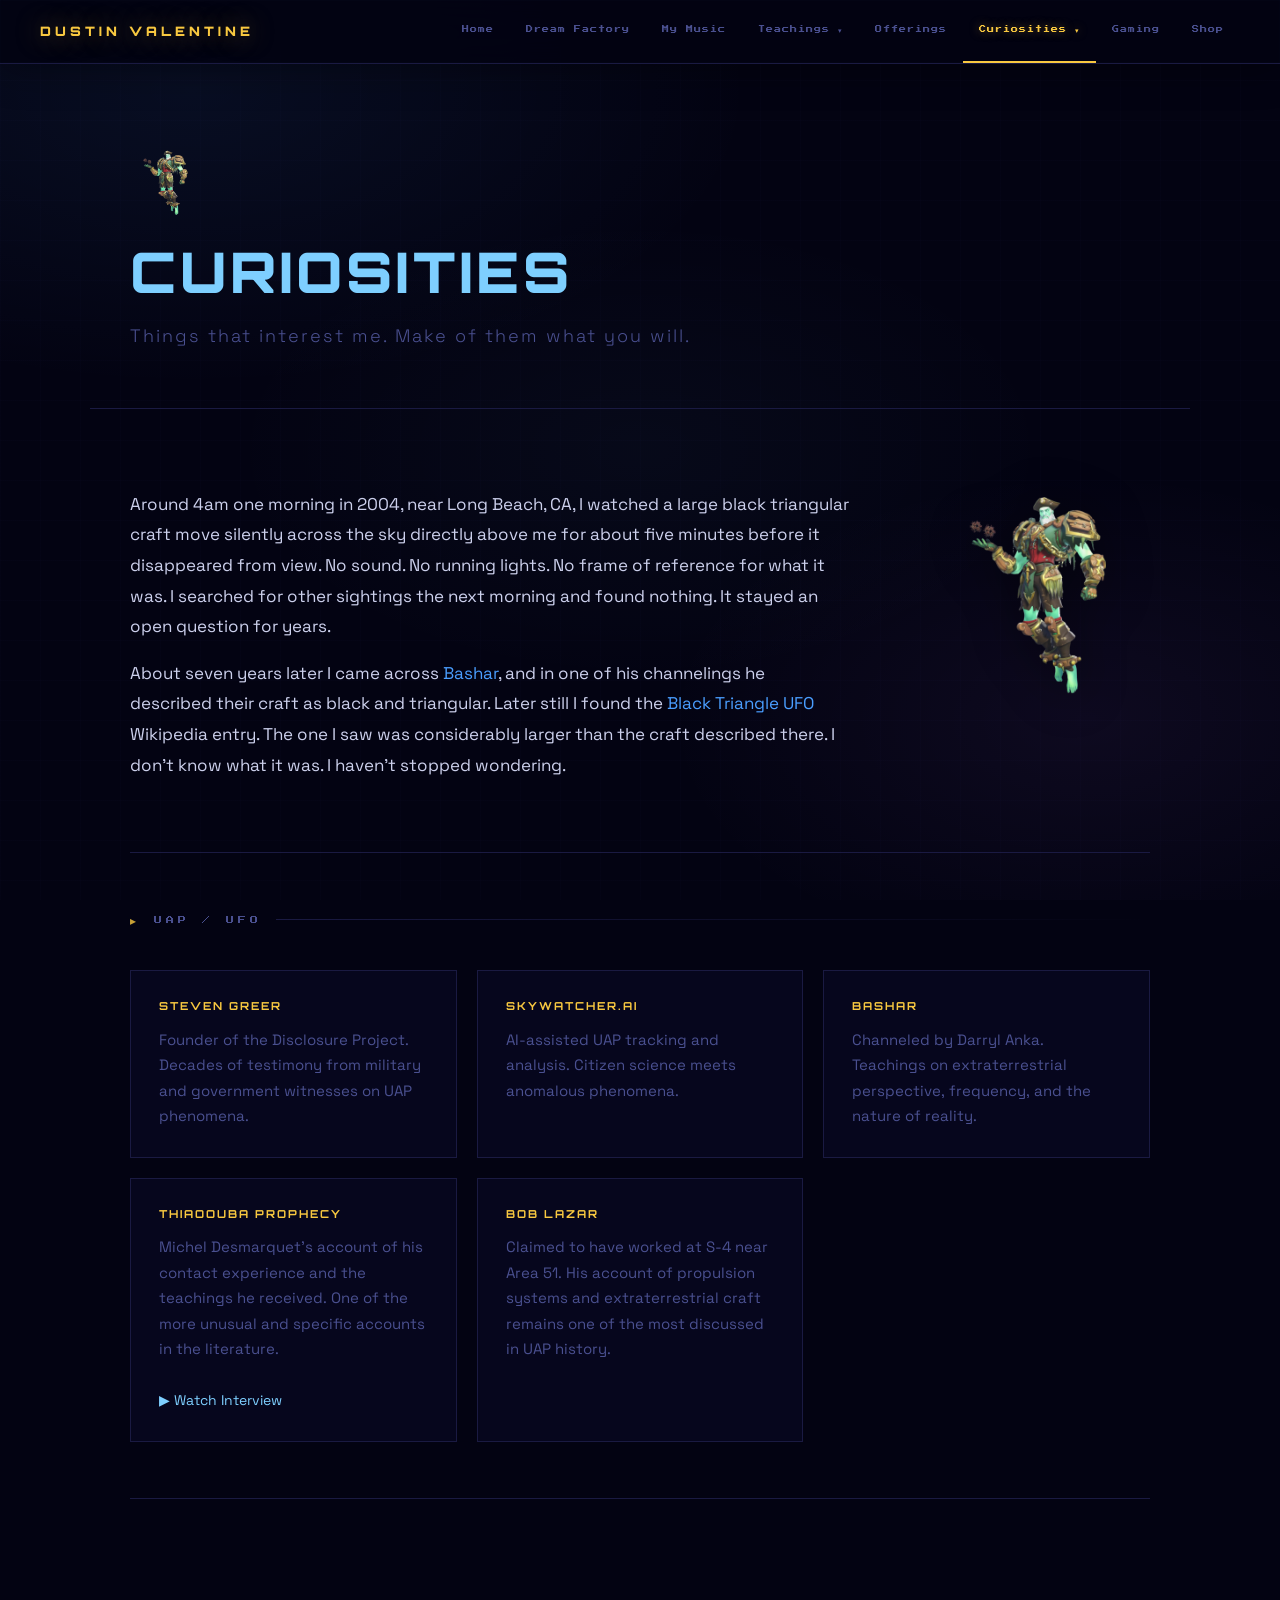
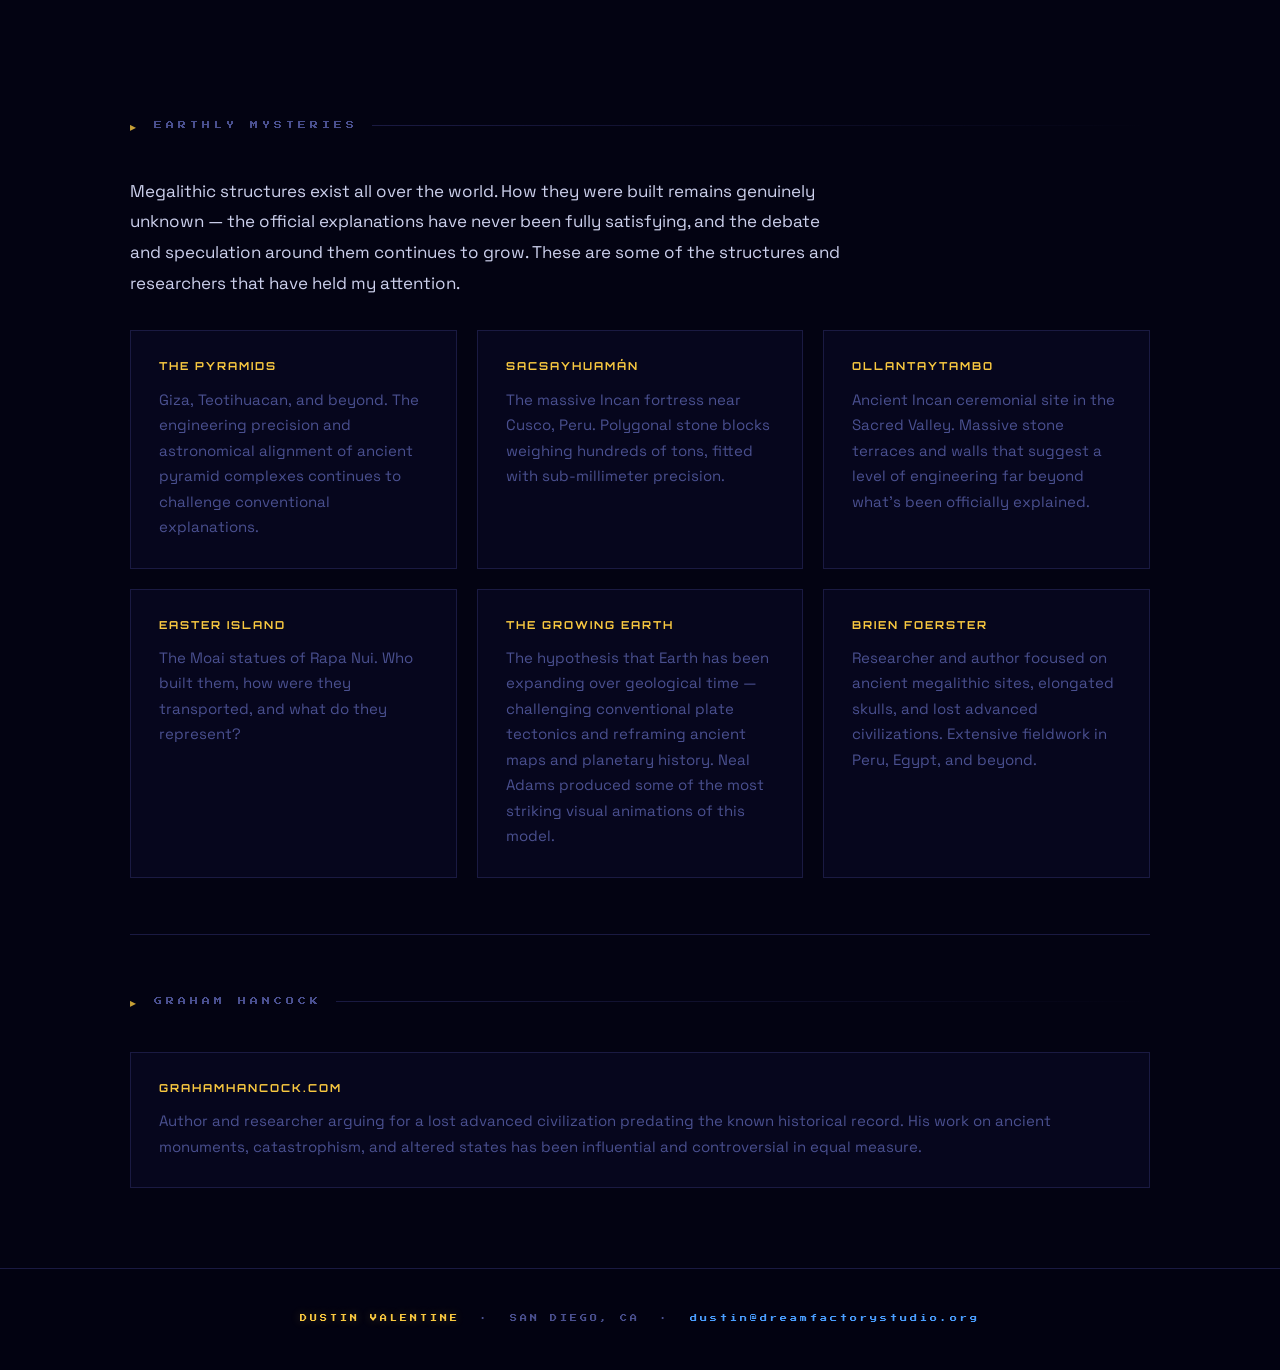
==== curiosities.html @ 65fd0a40 "Initial site build" ====
<!DOCTYPE html>
<html lang="en">
<head>
  <meta charset="UTF-8" />
  <link rel="icon" href="favicon.ico" />
  <link rel="icon" type="image/png" href="favicon-32.png" sizes="32x32" />
  <meta name="description" content="Things that interest me — UAP sightings, earthly mysteries, ancient megalithic structures, Graham Hancock, and more." />
  <meta name="viewport" content="width=device-width, initial-scale=1.0" />
  <title>Curiosities — Dustin Valentine</title>
  <link rel="stylesheet" href="css/style.css" />
  <meta property="og:type" content="website" />
  <meta property="og:site_name" content="Dustin Valentine" />
  <meta property="og:title" content="Curiosities — Dustin Valentine" />
  <meta property="og:description" content="UAP sightings, earthly mysteries, ancient megalithic structures, Graham Hancock, and more." />
  <meta property="og:url" content="https://dustinvalentine.com/curiosities.html" />
  <meta property="og:image" content="https://dustinvalentine.com/images/photos/hero.jpg" />
  <meta name="twitter:card" content="summary_large_image" />
  <meta name="twitter:title" content="Curiosities — Dustin Valentine" />
  <meta name="twitter:description" content="UAP sightings, earthly mysteries, ancient megalithic structures, Graham Hancock, and more." />
  <link rel="canonical" href="https://dustinvalentine.com/curiosities.html" />
</head>
<body class="page accent-cyan">

  <nav>
    <div class="nav-logo">DUSTIN VALENTINE</div>
    <ul class="nav-links">
      <li><a href="index.html">Home</a></li>
      <li><a href="dream-factory.html">Dream Factory</a></li>
      <li><a href="music.html">My Music</a></li>
      <li class="dropdown">
        <a href="teachings.html">Teachings ▾</a>
        <div class="dropdown-menu">
          <a href="teachings.html">Lineages &amp; Teachers</a>
          <a href="teachings-resources.html">Resources</a>
        </div>
      </li>
      <li><a href="offerings.html">Offerings</a></li>
      <li class="dropdown">
        <a href="curiosities.html" class="active">Curiosities ▾</a>
        <div class="dropdown-menu">
          <a href="curiosities.html#uap">UAP / UFO</a>
          <a href="curiosities.html#earth">Earthly Mysteries</a>
        </div>
      </li>
      <li><a href="gaming.html">Gaming</a></li>
      <li><a href="shop.html">Shop</a></li>
    </ul>

    <button class="nav-hamburger" aria-label="Menu" aria-expanded="false">
      <span></span><span></span><span></span>
    </button>
  </nav>

  <div class="page-hero">
    <div class="page-hero-label"><img src="images/characters/sigma.png" alt="Sigma" class="page-hero-icon"></div>
    <div class="page-hero-title" style="color:var(--cyan)">CURIOSITIES</div>
    <div class="page-hero-sub">Things that interest me. Make of them what you will.</div>
  </div>

  <section id="uap">
    <div class="page-intro-row">
      <div class="page-intro-text">
        <p>Around 4am one morning in 2004, near Long Beach, CA, I watched a large black triangular craft move silently across the sky directly above me for about five minutes before it disappeared from view. No sound. No running lights. No frame of reference for what it was. I searched for other sightings the next morning and found nothing. It stayed an open question for years.</p>
        <p>About seven years later I came across <a href="https://www.bashar.org/" target="_blank" rel="noopener">Bashar</a>, and in one of his channelings he described their craft as black and triangular. Later still I found the <a href="https://en.wikipedia.org/wiki/Black_triangle_(UFO)" target="_blank" rel="noopener">Black Triangle UFO</a> Wikipedia entry. The one I saw was considerably larger than the craft described there. I don't know what it was. I haven't stopped wondering.</p>
      </div>
      <img src="images/characters/sigma.png" alt="Sigma" class="page-char-img" />
    </div>

    <hr class="divider" />
    <div class="section-label">UAP / UFO</div>
    <div class="card-grid">
      <div class="card">
        <div class="card-title"><a href="https://drstevengreer.com/" target="_blank" rel="noopener">STEVEN GREER</a></div>
        <div class="card-body">Founder of the Disclosure Project. Decades of testimony from military and government witnesses on UAP phenomena.</div>
      </div>
      <div class="card">
        <div class="card-title"><a href="https://skywatcher.ai/" target="_blank" rel="noopener">SKYWATCHER.AI</a></div>
        <div class="card-body">AI-assisted UAP tracking and analysis. Citizen science meets anomalous phenomena.</div>
      </div>
      <div class="card">
        <div class="card-title"><a href="https://www.bashar.org/" target="_blank" rel="noopener">BASHAR</a></div>
        <div class="card-body">Channeled by Darryl Anka. Teachings on extraterrestrial perspective, frequency, and the nature of reality.</div>
      </div>
      <div class="card">
        <div class="card-title"><a href="https://archive.org/details/thiaooubaprophecy_202001" target="_blank" rel="noopener">THIAOOUBA PROPHECY</a></div>
        <div class="card-body">Michel Desmarquet's account of his contact experience and the teachings he received. One of the more unusual and specific accounts in the literature.<br><br><a href="https://www.youtube.com/watch?v=Lhw2giOOlmU&t=7507s&pp=ygURbWljaGVsIGRlc21hcnF1ZXQ%3D" target="_blank" rel="noopener" style="color:var(--cyan);">▶ Watch Interview</a></div>
      </div>
      <div class="card">
        <div class="card-title">BOB LAZAR</div>
        <div class="card-body">Claimed to have worked at S-4 near Area 51. His account of propulsion systems and extraterrestrial craft remains one of the most discussed in UAP history.</div>
      </div>
    </div>

    <hr class="divider" />
  </section>

  <section id="earth">
    <div class="section-label">EARTHLY MYSTERIES</div>
    <p>Megalithic structures exist all over the world. How they were built remains genuinely unknown — the official explanations have never been fully satisfying, and the debate and speculation around them continues to grow. These are some of the structures and researchers that have held my attention.</p>
    <div class="card-grid">
      <div class="card">
        <div class="card-title">THE PYRAMIDS</div>
        <div class="card-body">Giza, Teotihuacan, and beyond. The engineering precision and astronomical alignment of ancient pyramid complexes continues to challenge conventional explanations.</div>
      </div>
      <div class="card">
        <div class="card-title">SACSAYHUAMÁN</div>
        <div class="card-body">The massive Incan fortress near Cusco, Peru. Polygonal stone blocks weighing hundreds of tons, fitted with sub-millimeter precision.</div>
      </div>
      <div class="card">
        <div class="card-title">OLLANTAYTAMBO</div>
        <div class="card-body">Ancient Incan ceremonial site in the Sacred Valley. Massive stone terraces and walls that suggest a level of engineering far beyond what's been officially explained.</div>
      </div>
      <div class="card">
        <div class="card-title">EASTER ISLAND</div>
        <div class="card-body">The Moai statues of Rapa Nui. Who built them, how were they transported, and what do they represent?</div>
      </div>
      <div class="card">
        <div class="card-title"><a href="https://www.youtube.com/watch?v=oJfBSc6e7QQ&list=PL7zhSARqcOEs0nC3xDvSAOoNta-fDRKi-" target="_blank" rel="noopener">THE GROWING EARTH</a></div>
        <div class="card-body">The hypothesis that Earth has been expanding over geological time — challenging conventional plate tectonics and reframing ancient maps and planetary history. Neal Adams produced some of the most striking visual animations of this model.</div>
      </div>
      <div class="card">
        <div class="card-title"><a href="https://www.youtube.com/c/brienfoerster" target="_blank" rel="noopener">BRIEN FOERSTER</a></div>
        <div class="card-body">Researcher and author focused on ancient megalithic sites, elongated skulls, and lost advanced civilizations. Extensive fieldwork in Peru, Egypt, and beyond.</div>
      </div>
    </div>

    <hr class="divider" />
    <div class="section-label">GRAHAM HANCOCK</div>
    <div class="card-grid">
      <div class="card">
        <div class="card-title"><a href="https://grahamhancock.com/" target="_blank" rel="noopener">GRAHAMHANCOCK.COM</a></div>
        <div class="card-body">Author and researcher arguing for a lost advanced civilization predating the known historical record. His work on ancient monuments, catastrophism, and altered states has been influential and controversial in equal measure.</div>
      </div>
    </div>
  </section>

  <footer>
    <span>DUSTIN VALENTINE</span> &nbsp;·&nbsp; SAN DIEGO, CA &nbsp;·&nbsp; <a href="mailto:dustin@dreamfactorystudio.org">dustin@dreamfactorystudio.org</a>
  </footer>


  <script src="js/nav.js"></script>
</body>
</html>
---- css/style.css ----
@import url('https://fonts.googleapis.com/css2?family=Press+Start+2P&family=Orbitron:wght@400;600;900&family=Space+Grotesk:wght@300;400;500;600&display=swap');

/* ── Variables ── */
:root {
  --bg:      #030312;
  --panel:   #07071e;
  --glass:   rgba(8,8,36,0.65);
  --border:  #1a1a42;
  --gold:    #f8c840;
  --gold2:   #d8a020;
  --blue:    #4a9eff;
  --pink:    #ff6bab;
  --purple:  #c07aff;
  --orange:  #ff9c40;
  --green:   #52d98f;
  --cyan:    #7ecfff;
  --text:    #ccd0ec;
  --dim:     #4a5090;

  --pixel: 'Press Start 2P', monospace;
  --head:  'Orbitron', sans-serif;
  --body:  'Space Grotesk', sans-serif;
}

/* ── Reset ── */
*, *::before, *::after { box-sizing: border-box; margin: 0; padding: 0; }
html { scroll-behavior: smooth; }

/* ── Base ── */
body {
  background-color: var(--bg);
  color: var(--text);
  font-family: var(--body);
  font-size: 17px;
  line-height: 1.75;
  min-height: 100vh;
  background-image:
    radial-gradient(ellipse 80% 60% at 15% 10%,  rgba(74,158,255,0.07) 0%, transparent 55%),
    radial-gradient(ellipse 60% 50% at 85% 80%,  rgba(192,122,255,0.06) 0%, transparent 55%),
    radial-gradient(ellipse 50% 40% at 50% 50%,  rgba(126,207,255,0.03) 0%, transparent 65%),
    linear-gradient(rgba(20,20,60,0.07) 1px, transparent 1px),
    linear-gradient(90deg, rgba(20,20,60,0.07) 1px, transparent 1px);
  background-size: 100% 100%, 100% 100%, 100% 100%, 40px 40px, 40px 40px;
  background-attachment: fixed;
}

a { color: var(--blue); text-decoration: none; transition: color 0.2s; }
a:hover { color: var(--gold); }

/* ── Navigation ── */
nav {
  position: fixed;
  top: 0; left: 0; right: 0;
  z-index: 100;
  background: rgba(3,3,18,0.88);
  border-bottom: 1px solid var(--border);
  padding: 0 40px;
  display: flex;
  align-items: center;
  height: 64px;
  backdrop-filter: blur(20px);
  -webkit-backdrop-filter: blur(20px);
  box-shadow: 0 2px 40px rgba(0,0,0,0.4), 0 0 1px rgba(74,158,255,0.15) inset;
}

.nav-logo {
  font-family: var(--head);
  font-size: 13px;
  font-weight: 900;
  color: var(--gold);
  letter-spacing: 4px;
  text-shadow: 0 0 24px rgba(248,200,64,0.5);
  white-space: nowrap;
  margin-right: auto;
  text-transform: uppercase;
}

.nav-links {
  display: flex;
  gap: 0;
  list-style: none;
  height: 100%;
  position: relative;
}

.nav-links > li {
  position: relative;
  height: 100%;
  display: flex;
  align-items: center;
}

.nav-links > li > a {
  font-family: var(--pixel);
  font-size: 7px;
  color: var(--dim);
  padding: 0 16px;
  height: 100%;
  display: flex;
  align-items: center;
  letter-spacing: 1px;
  border-bottom: 2px solid transparent;
  transition: color 0.2s, border-color 0.2s, text-shadow 0.2s;
  white-space: nowrap;
}

.nav-links > li > a:hover,
.nav-links > li > a.active {
  color: var(--gold);
  border-bottom-color: var(--gold);
  text-shadow: 0 0 10px rgba(248,200,64,0.5);
}

/* Dropdown */
.dropdown { position: relative; }
.dropdown-menu {
  display: none;
  position: absolute;
  top: 100%;
  left: 0;
  background: rgba(4,4,22,0.96);
  border: 1px solid var(--border);
  border-top: 2px solid var(--gold);
  min-width: 220px;
  z-index: 200;
  backdrop-filter: blur(20px);
  box-shadow: 0 12px 40px rgba(0,0,0,0.6), 0 0 20px rgba(248,200,64,0.05);
}
.dropdown:hover .dropdown-menu { display: block; }
.dropdown-menu a {
  display: block;
  padding: 14px 20px;
  font-family: var(--pixel);
  font-size: 7px;
  color: var(--dim);
  border-bottom: 1px solid rgba(26,26,66,0.6);
  white-space: nowrap;
  transition: color 0.15s, background 0.15s, padding-left 0.2s;
}
.dropdown-menu a:hover {
  color: var(--gold);
  background: rgba(248,200,64,0.04);
  padding-left: 28px;
}

/* ── Page wrapper ── */
.page { padding-top: 64px; }

/* ── Home Hero ── */
.hero {
  position: relative;
  height: 100vh;
  min-height: 640px;
  display: flex;
  align-items: center;
  justify-content: center;
  overflow: hidden;
}

.hero-bg {
  position: absolute;
  inset: 0;
  background-image: url('../images/hero.jpg');
  background-size: cover;
  background-position: center top;
  opacity: 0.42;
  filter: saturate(0.35) hue-rotate(200deg) brightness(0.6);
}

.hero-overlay {
  position: absolute;
  inset: 0;
  background:
    linear-gradient(to bottom, rgba(3,3,18,0.5) 0%, rgba(3,3,18,0.05) 40%, rgba(3,3,18,0.92) 100%),
    radial-gradient(ellipse 65% 65% at 50% 40%, rgba(74,158,255,0.07) 0%, transparent 70%);
}

.hero-content {
  position: relative;
  text-align: center;
  z-index: 2;
  padding: 0 24px;
}

.hero-name {
  font-family: var(--head);
  font-weight: 900;
  font-size: clamp(26px, 5vw, 60px);
  color: #fff;
  letter-spacing: 10px;
  text-shadow:
    0 0 40px rgba(74,158,255,0.7),
    0 0 80px rgba(74,158,255,0.3),
    0 2px 8px rgba(0,0,0,0.9);
  margin-bottom: 20px;
  text-transform: uppercase;
}

.hero-tagline {
  font-family: var(--body);
  font-weight: 300;
  font-size: clamp(14px, 2.2vw, 22px);
  color: var(--gold);
  letter-spacing: 8px;
  text-shadow: 0 0 24px rgba(248,200,64,0.45);
  text-transform: uppercase;
}

.hero-scroll {
  position: absolute;
  bottom: 40px;
  left: 50%;
  transform: translateX(-50%);
  font-family: var(--pixel);
  font-size: 7px;
  color: var(--dim);
  letter-spacing: 4px;
  animation: pulse 2.5s ease-in-out infinite;
}

@keyframes pulse {
  0%, 100% { opacity: 0.3; transform: translateX(-50%) translateY(0); }
  50%       { opacity: 0.9; transform: translateX(-50%) translateY(-4px); }
}

/* ── Section ── */
section {
  max-width: 1100px;
  margin: 0 auto;
  padding: 80px 40px;
}

.section-label {
  font-family: var(--pixel);
  font-size: 8px;
  color: var(--dim);
  letter-spacing: 4px;
  margin-bottom: 40px;
  display: flex;
  align-items: center;
  gap: 14px;
  text-transform: uppercase;
}
.section-label::before {
  content: '▸';
  color: var(--gold);
  font-size: 12px;
  opacity: 0.8;
}
.section-label::after {
  content: '';
  flex: 1;
  height: 1px;
  background: linear-gradient(to right, var(--border) 0%, transparent 100%);
}

h1, h2 {
  font-family: var(--head);
  font-weight: 700;
  font-size: clamp(16px, 2.5vw, 26px);
  color: var(--gold);
  line-height: 1.4;
  margin-bottom: 24px;
  letter-spacing: 2px;
  text-transform: uppercase;
}

h3 {
  font-family: var(--head);
  font-weight: 600;
  font-size: clamp(12px, 1.6vw, 15px);
  color: var(--text);
  line-height: 1.6;
  margin-bottom: 12px;
  letter-spacing: 1px;
}

p {
  font-family: var(--body);
  font-size: 17px;
  color: var(--text);
  margin-bottom: 16px;
  max-width: 720px;
  line-height: 1.8;
}

/* ── Nav Grid (Home) ── */
.nav-grid {
  display: grid;
  grid-template-columns: repeat(auto-fit, minmax(160px, 1fr));
  gap: 20px;
  margin-top: 48px;
}

.nav-card {
  position: relative;
  border: 1px solid var(--border);
  padding: 36px 16px 28px;
  text-align: center;
  cursor: pointer;
  display: block;
  text-decoration: none;
  background: var(--glass);
  overflow: hidden;
  transition: transform 0.2s, box-shadow 0.2s, border-color 0.2s;
}

.nav-card::before {
  content: '';
  position: absolute;
  top: 0; left: 0; right: 0;
  height: 2px;
  background: linear-gradient(to right, transparent, var(--gold), transparent);
  opacity: 0;
  transition: opacity 0.25s;
}

.nav-card::after {
  content: '';
  position: absolute;
  inset: 0;
  background: radial-gradient(ellipse 80% 60% at 50% 20%, rgba(248,200,64,0.04) 0%, transparent 70%);
  opacity: 0;
  transition: opacity 0.25s;
}

.nav-card:hover {
  border-color: rgba(248,200,64,0.25);
  transform: translateY(-5px);
  box-shadow: 0 16px 48px rgba(0,0,0,0.5), 0 0 24px rgba(248,200,64,0.07);
}
.nav-card:hover::before,
.nav-card:hover::after { opacity: 1; }

.nav-card-hero {
  width: 128px;
  height: 128px;
  display: block;
  margin: 0 auto 20px;
  transition: transform 0.2s, filter 0.2s;
}
.nav-card:hover .nav-card-hero {
  transform: scale(1.07) translateY(-3px);
  filter: drop-shadow(0 6px 16px rgba(248,200,64,0.25));
}

.nav-card-name {
  font-family: var(--pixel);
  font-size: 7px;
  color: var(--text);
  letter-spacing: 2px;
  display: block;
  transition: color 0.2s, text-shadow 0.2s;
}
.nav-card:hover .nav-card-name {
  color: var(--gold);
  text-shadow: 0 0 8px rgba(248,200,64,0.4);
}

/* ── Cards ── */
.card-grid {
  display: grid;
  grid-template-columns: repeat(auto-fit, minmax(280px, 1fr));
  gap: 20px;
  margin-top: 32px;
}

.card {
  position: relative;
  border: 1px solid var(--border);
  padding: 28px;
  background: var(--glass);
  overflow: hidden;
  transition: border-color 0.2s, box-shadow 0.2s, transform 0.2s;
}

.card::before {
  content: '';
  position: absolute;
  top: 0; left: 0;
  width: 3px;
  height: 100%;
  background: linear-gradient(to bottom, var(--gold) 0%, transparent 100%);
  opacity: 0;
  transition: opacity 0.2s;
}

.card:hover {
  border-color: rgba(248,200,64,0.18);
  box-shadow: 0 6px 28px rgba(0,0,0,0.35), -2px 0 16px rgba(248,200,64,0.04);
  transform: translateY(-2px);
}
.card:hover::before { opacity: 1; }

.card-title {
  font-family: var(--head);
  font-size: 11px;
  font-weight: 700;
  color: var(--gold);
  margin-bottom: 12px;
  letter-spacing: 2px;
  text-transform: uppercase;
  line-height: 1.4;
}
.card-title a { color: inherit; }
.card-title a:hover { color: var(--cyan); }

.card-body {
  font-family: var(--body);
  font-size: 15px;
  color: var(--dim);
  line-height: 1.7;
}
.card-body a { color: var(--cyan); font-size: 14px; }
.card-body a:hover { color: var(--gold); }

/* ── Accent colors per page ── */
.accent-blue   .lineage-name,
.accent-blue   h2, .accent-blue   h3 { color: var(--blue); }
.accent-pink   .lineage-name,
.accent-pink   h2, .accent-pink   h3 { color: var(--pink); }
.accent-purple .lineage-name,
.accent-purple h2, .accent-purple h3 { color: var(--purple); }
.accent-orange .lineage-name,
.accent-orange h2, .accent-orange h3 { color: var(--orange); }
.accent-cyan   .lineage-name,
.accent-cyan   h2, .accent-cyan   h3 { color: var(--cyan); }
.accent-green  .lineage-name,
.accent-green  h2, .accent-green  h3 { color: var(--green); }
.accent-gold   .lineage-name,
.accent-gold   h2, .accent-gold   h3 { color: var(--gold); }

/* ── Buttons ── */
.btn-row { display: flex; flex-wrap: wrap; gap: 12px; margin-top: 20px; }

.btn {
  font-family: var(--pixel);
  font-size: 7px;
  padding: 12px 24px;
  border: 1px solid currentColor;
  background: transparent;
  cursor: pointer;
  letter-spacing: 2px;
  text-decoration: none;
  display: inline-block;
  text-transform: uppercase;
  transition: background 0.15s, color 0.15s, box-shadow 0.2s, transform 0.1s;
}
.btn:hover {
  background: currentColor;
  box-shadow: 0 0 24px currentColor;
  transform: translateY(-1px);
}
.btn:hover span { color: var(--bg); }
.btn span { display: inline-block; }

.btn-gold   { color: var(--gold); }
.btn-blue   { color: var(--blue); }
.btn-green  { color: var(--green); }
.btn-pink   { color: var(--pink); }
.btn-orange { color: var(--orange); }

/* ── Release cards (music) ── */
.release-grid {
  display: grid;
  grid-template-columns: repeat(auto-fit, minmax(200px, 1fr));
  gap: 20px;
  margin-top: 32px;
}

.release-card {
  position: relative;
  border: 1px solid var(--border);
  padding: 28px 20px;
  background: var(--glass);
  text-align: center;
  overflow: hidden;
  transition: border-color 0.2s, box-shadow 0.2s, transform 0.2s;
}
.release-card::after {
  content: '';
  position: absolute;
  bottom: 0; left: 0; right: 0;
  height: 2px;
  background: linear-gradient(to right, transparent, var(--pink), transparent);
  opacity: 0;
  transition: opacity 0.2s;
}
.release-card:hover {
  border-color: rgba(255,107,171,0.25);
  box-shadow: 0 6px 28px rgba(255,107,171,0.08);
  transform: translateY(-2px);
}
.release-card:hover::after { opacity: 1; }

.release-title {
  font-family: var(--head);
  font-size: 10px;
  font-weight: 700;
  color: var(--pink);
  margin-bottom: 6px;
  line-height: 1.5;
  letter-spacing: 1px;
  text-transform: uppercase;
}
.release-artist {
  font-family: var(--body);
  font-size: 14px;
  color: var(--dim);
  margin-bottom: 20px;
}
.release-btns { display: flex; flex-direction: column; gap: 8px; }
.release-btns .btn { font-size: 6px; padding: 10px 12px; text-align: center; }

/* ── Lineage / Teachings ── */
.lineage-grid {
  display: grid;
  grid-template-columns: repeat(auto-fit, minmax(300px, 1fr));
  gap: 20px;
  margin-top: 32px;
}

.lineage-card {
  position: relative;
  border: 1px solid var(--border);
  border-left: 3px solid var(--purple);
  padding: 28px;
  background: var(--glass);
  transition: box-shadow 0.2s, border-color 0.2s;
}
.lineage-card:hover {
  box-shadow: -6px 0 24px rgba(192,122,255,0.12), 0 6px 24px rgba(0,0,0,0.3);
  border-left-color: var(--purple);
}

.lineage-name {
  font-family: var(--head);
  font-size: 10px;
  font-weight: 700;
  color: var(--purple);
  margin-bottom: 14px;
  letter-spacing: 3px;
  text-transform: uppercase;
}

.lineage-chain {
  font-family: var(--body);
  font-size: 15px;
  color: var(--dim);
  line-height: 1.85;
}
.lineage-chain a { color: var(--blue); }
.lineage-chain a:hover { color: var(--gold); }

/* ── Character intro layout ─────────────────────────── */
.page-intro-row {
  display: flex;
  align-items: flex-start;
  gap: 40px;
  margin-bottom: 8px;
}
.page-intro-row .page-intro-text {
  flex: 1;
  min-width: 0;
}
.page-char-img {
  flex-shrink: 0;
  width: auto;
  height: 220px;
  object-fit: contain;
  display: block;
  filter: drop-shadow(0 4px 24px rgba(0,0,0,0.45));
}
.page-hero-icon {
  width: 72px;
  height: 72px;
  object-fit: contain;
  vertical-align: middle;
  margin-right: 14px;
}
.page-char-float {
  float: right;
  height: 220px;
  width: auto;
  object-fit: contain;
  margin: 0 0 16px 36px;
  filter: drop-shadow(0 4px 24px rgba(0,0,0,0.45));
}
.page-photo {
  width: 100%;
  max-width: 560px;
  border-radius: 10px;
  display: block;
  margin: 24px auto 0;
  box-shadow: 0 4px 32px rgba(0,0,0,0.5);
}
.page-photo-caption {
  text-align: center;
  font-family: var(--pixel);
  font-size: 10px;
  color: var(--dim);
  letter-spacing: 1px;
  margin-top: 10px;
  margin-bottom: 0;
}
.video-embed {
  position: relative;
  width: 100%;
  padding-bottom: 56.25%;
  border-radius: 10px;
  overflow: hidden;
  box-shadow: 0 4px 32px rgba(0,0,0,0.5);
  margin: 24px 0;
}
.video-embed iframe {
  position: absolute;
  top: 0; left: 0;
  width: 100%; height: 100%;
  border: none;
}
.video-gear {
  font-size: 13px;
  color: var(--dim);
  line-height: 1.8;
  margin-top: 12px;
}
.video-gear strong {
  color: var(--text);
  font-family: var(--pixel);
  font-size: 10px;
  letter-spacing: 1px;
  display: block;
  margin-bottom: 6px;
}
.memorial {
  display: flex;
  align-items: flex-start;
  gap: 36px;
  margin: 32px 0;
  padding: 32px;
  border: 1px solid var(--border);
  border-radius: 14px;
  background: rgba(255,255,255,0.03);
}
.memorial-photo {
  flex-shrink: 0;
  width: 160px;
  height: 160px;
  object-fit: cover;
  border-radius: 50%;
  box-shadow: 0 0 32px rgba(160,100,255,0.25), 0 4px 16px rgba(0,0,0,0.5);
}
.memorial-text {
  flex: 1;
  min-width: 0;
}
.memorial-name {
  font-family: var(--header);
  font-size: 18px;
  color: var(--purple);
  letter-spacing: 2px;
  margin-bottom: 4px;
}
.memorial-dates {
  font-family: var(--pixel);
  font-size: 10px;
  color: var(--dim);
  letter-spacing: 1px;
  margin-bottom: 16px;
}
.memorial-text p {
  font-size: 15px;
  color: var(--text);
  line-height: 1.75;
  margin-bottom: 10px;
}
.memorial-text p:last-child { margin-bottom: 0; }
@media (max-width: 640px) {
  .memorial { flex-direction: column; align-items: center; text-align: center; }
  .memorial-photo { width: 120px; height: 120px; }
}

@media (max-width: 640px) {
  .page-intro-row { flex-direction: column; align-items: center; gap: 24px; }
  .page-char-img { height: 160px; }
  .page-char-float { float: none; display: block; margin: 0 auto 24px; height: 160px; }
}
/* ── / Character intro layout ───────────────────────── */

.lineage-essence {
  font-family: var(--body);
  font-size: 15px;
  color: var(--text);
  font-style: italic;
  line-height: 1.6;
  margin-bottom: 14px;
  padding-bottom: 14px;
  border-bottom: 1px solid var(--border);
}

/* ── Divider ── */
.divider {
  border: none;
  border-top: 1px solid var(--border);
  margin: 56px 0;
  position: relative;
}
.divider::after {
  content: '◆';
  position: absolute;
  left: 50%;
  top: -11px;
  transform: translateX(-50%);
  font-size: 14px;
  color: var(--border);
  background: var(--bg);
  padding: 0 14px;
}

/* ── Footer ── */
footer {
  border-top: 1px solid var(--border);
  padding: 44px 40px;
  text-align: center;
  font-family: var(--pixel);
  font-size: 7px;
  color: var(--dim);
  letter-spacing: 3px;
  background: rgba(3,3,18,0.6);
}
footer span {
  color: var(--gold);
  text-shadow: 0 0 10px rgba(248,200,64,0.3);
}

/* ── Page hero (inner pages) ── */
.page-hero {
  padding: 84px 40px 56px;
  border-bottom: 1px solid var(--border);
  max-width: 1100px;
  margin: 0 auto;
  position: relative;
}
.page-hero::after {
  content: '';
  position: absolute;
  bottom: -1px; left: 0; right: 0;
  height: 1px;
  background: linear-gradient(to right, var(--border), transparent 60%);
}
.page-hero-label {
  font-family: var(--pixel);
  font-size: 7px;
  color: var(--dim);
  letter-spacing: 4px;
  margin-bottom: 20px;
  text-transform: uppercase;
}
.page-hero-title {
  font-family: var(--head);
  font-weight: 900;
  font-size: clamp(30px, 5.5vw, 56px);
  line-height: 1.15;
  margin-bottom: 16px;
  letter-spacing: 4px;
  text-transform: uppercase;
}
.page-hero-sub {
  font-family: var(--body);
  font-size: 18px;
  color: var(--dim);
  font-weight: 300;
  letter-spacing: 2px;
}

/* ═══════════════════════════════════════════════════════════
   HAMBURGER BUTTON  (hidden on desktop)
═══════════════════════════════════════════════════════════ */
.nav-hamburger {
  display: none;
  flex-direction: column;
  justify-content: center;
  gap: 5px;
  background: none;
  border: none;
  cursor: pointer;
  padding: 8px;
  margin-left: 16px;
  flex-shrink: 0;
}
.nav-hamburger span {
  display: block;
  width: 22px;
  height: 2px;
  background: var(--gold);
  border-radius: 1px;
  transition: transform 0.25s, opacity 0.2s;
}
.nav-hamburger.open span:nth-child(1) { transform: translateY(7px) rotate(45deg); }
.nav-hamburger.open span:nth-child(2) { opacity: 0; transform: scaleX(0); }
.nav-hamburger.open span:nth-child(3) { transform: translateY(-7px) rotate(-45deg); }

/* ═══════════════════════════════════════════════════════════
   TABLET  ≤ 900px  — compress nav, allow wrapping
═══════════════════════════════════════════════════════════ */
@media (max-width: 900px) {
  .nav-links > li > a { padding: 0 10px; font-size: 6.5px; }
  .nav-logo { font-size: 11px; letter-spacing: 2px; }
}

/* ═══════════════════════════════════════════════════════════
   MOBILE  ≤ 768px  — hamburger menu
═══════════════════════════════════════════════════════════ */
@media (max-width: 768px) {

  /* ── Nav ── */
  nav { padding: 0 20px; }
  .nav-logo { font-size: 10px; letter-spacing: 2px; }

  .nav-hamburger { display: flex; }

  /* Hide horizontal nav links; they reappear as a panel */
  .nav-links {
    display: none;
    position: absolute;
    top: 64px;
    left: 0;
    right: 0;
    background: rgba(3,3,18,0.97);
    border-bottom: 1px solid var(--border);
    flex-direction: column;
    padding: 8px 0 20px;
    backdrop-filter: blur(20px);
    -webkit-backdrop-filter: blur(20px);
    box-shadow: 0 12px 32px rgba(0,0,0,0.5);
    height: auto;
    z-index: 99;
    /* animate open */
    transform: translateY(-6px);
    opacity: 0;
    transition: opacity 0.2s, transform 0.2s;
  }
  .nav-links.open {
    display: flex;
    transform: translateY(0);
    opacity: 1;
  }

  /* Stack each top-level item */
  .nav-links > li {
    height: auto;
    width: 100%;
    display: block;
  }

  .nav-links > li > a {
    display: block;
    height: auto;
    padding: 13px 24px;
    font-size: 7px;
    border-bottom: none;
    border-left: 2px solid transparent;
    letter-spacing: 1px;
  }
  .nav-links > li > a:hover,
  .nav-links > li > a.active {
    border-left-color: var(--gold);
    border-bottom: none;
  }

  /* Dropdown: always expanded inline on mobile */
  .dropdown-menu {
    display: block !important;
    position: static;
    background: transparent;
    border: none;
    border-top: none;
    box-shadow: none;
    backdrop-filter: none;
    min-width: unset;
  }
  .dropdown-menu a {
    padding: 10px 24px 10px 44px;
    font-size: 6.5px;
    border-bottom: none;
    color: var(--dim);
    opacity: 0.85;
  }
  .dropdown-menu a:hover { padding-left: 52px; }
  /* section separator above dropdown group */
  .dropdown > a { border-top: 1px solid rgba(26,26,66,0.5); }

  /* ── Sections & layout ── */
  section { padding: 52px 20px; }
  .page-hero { padding: 56px 20px 36px; }

  /* ── Nav grid (home cards) ── */
  .nav-grid { grid-template-columns: repeat(2, 1fr); gap: 14px; margin-top: 32px; }
  .nav-card { padding: 24px 12px 20px; }
  .nav-card-hero { width: 80px; height: 80px; margin-bottom: 14px; }
  .nav-card-name { font-size: 6px; }

  /* ── Content cards ── */
  .card-grid     { grid-template-columns: 1fr; gap: 14px; }
  .lineage-grid  { grid-template-columns: 1fr; gap: 14px; }
  .release-grid  { grid-template-columns: repeat(2, 1fr); gap: 14px; }

  /* ── Typography ── */
  .page-hero-title { letter-spacing: 2px; }
  .hero-name    { letter-spacing: 4px; }
  .hero-tagline { letter-spacing: 3px; font-size: clamp(12px, 3.5vw, 18px); }

  /* ── Buttons ── */
  .btn-row { gap: 10px; }
  .btn { padding: 11px 18px; font-size: 6.5px; }

  /* ── Footer ── */
  footer { padding: 32px 20px; font-size: 6px; letter-spacing: 1.5px; }
}

/* ── Gear List ── */
.gear-category { margin-bottom: 32px; }

.gear-grid {
  display: grid;
  grid-template-columns: repeat(3, 1fr);
  gap: 0 24px;
  margin: 10px 0 0;
}

.gear-item {
  display: block;
  font-family: var(--body);
  font-size: 13.5px;
  color: var(--text);
  text-decoration: none;
  padding: 5px 0;
  border-bottom: 1px solid rgba(255,255,255,0.05);
  transition: color 0.15s;
  line-height: 1.35;
}

.gear-item:hover { color: var(--gold); }

.gear-item-plain {
  display: block;
  font-family: var(--body);
  font-size: 13.5px;
  color: var(--dim);
  padding: 5px 0;
  border-bottom: 1px solid rgba(255,255,255,0.05);
  line-height: 1.35;
}

@media (max-width: 900px) {
  .gear-grid { grid-template-columns: repeat(2, 1fr); }
}

/* ── Shop ── */
.shop-grid {
  display: grid;
  grid-template-columns: repeat(3, 1fr);
  gap: 28px;
  margin-top: 8px;
}

.shop-card {
  background: var(--glass);
  border: 1px solid var(--border);
  border-radius: 14px;
  overflow: hidden;
  text-decoration: none;
  display: flex;
  flex-direction: column;
  transition: transform 0.2s, border-color 0.2s, box-shadow 0.2s;
}

.shop-card:hover {
  transform: translateY(-4px);
  border-color: var(--gold);
  box-shadow: 0 8px 32px rgba(248,200,64,0.12);
}

.shop-card-img {
  width: 100%;
  aspect-ratio: 1 / 1;
  object-fit: cover;
  background: var(--panel);
  display: flex;
  align-items: center;
  justify-content: center;
  font-family: var(--pixel);
  font-size: 8px;
  color: var(--dim);
  letter-spacing: 1px;
  text-align: center;
  padding: 20px;
  min-height: 200px;
}

.shop-card-img img {
  width: 100%;
  height: 100%;
  object-fit: cover;
  display: block;
}

.shop-card-body {
  padding: 18px 20px 20px;
  flex: 1;
  display: flex;
  flex-direction: column;
  gap: 6px;
}

.shop-card-name {
  font-family: var(--head);
  font-size: 13px;
  font-weight: 600;
  color: var(--text);
  letter-spacing: 1px;
  text-transform: uppercase;
}

.shop-card-desc {
  font-family: var(--body);
  font-size: 14px;
  color: var(--dim);
  line-height: 1.5;
  flex: 1;
}

.shop-card-cta {
  display: inline-block;
  margin-top: 10px;
  font-family: var(--pixel);
  font-size: 7px;
  letter-spacing: 1px;
  color: var(--gold);
  text-transform: uppercase;
}

.shop-card:hover .shop-card-cta {
  text-decoration: underline;
}

.shop-coming {
  font-family: var(--pixel);
  font-size: 7px;
  letter-spacing: 2px;
  color: var(--dim);
  text-transform: uppercase;
  text-align: center;
  padding: 8px 0 0;
}

@media (max-width: 900px) {
  .shop-grid { grid-template-columns: repeat(2, 1fr); }
}

/* ═══════════════════════════════════════════════════════════
   SMALL MOBILE  ≤ 480px  — single column everything
═══════════════════════════════════════════════════════════ */
@media (max-width: 480px) {
  .nav-grid    { grid-template-columns: repeat(2, 1fr); gap: 10px; }
  .release-grid { grid-template-columns: 1fr; }
  .page-hero-title { font-size: clamp(22px, 8vw, 36px); }
  .hero-name   { letter-spacing: 2px; }
  section { padding: 40px 16px; }
  .page-hero { padding: 48px 16px 30px; }
  .card { padding: 20px; }
  .lineage-card { padding: 20px; }
  .gear-grid { grid-template-columns: 1fr; }
  .shop-grid { grid-template-columns: 1fr; }
}
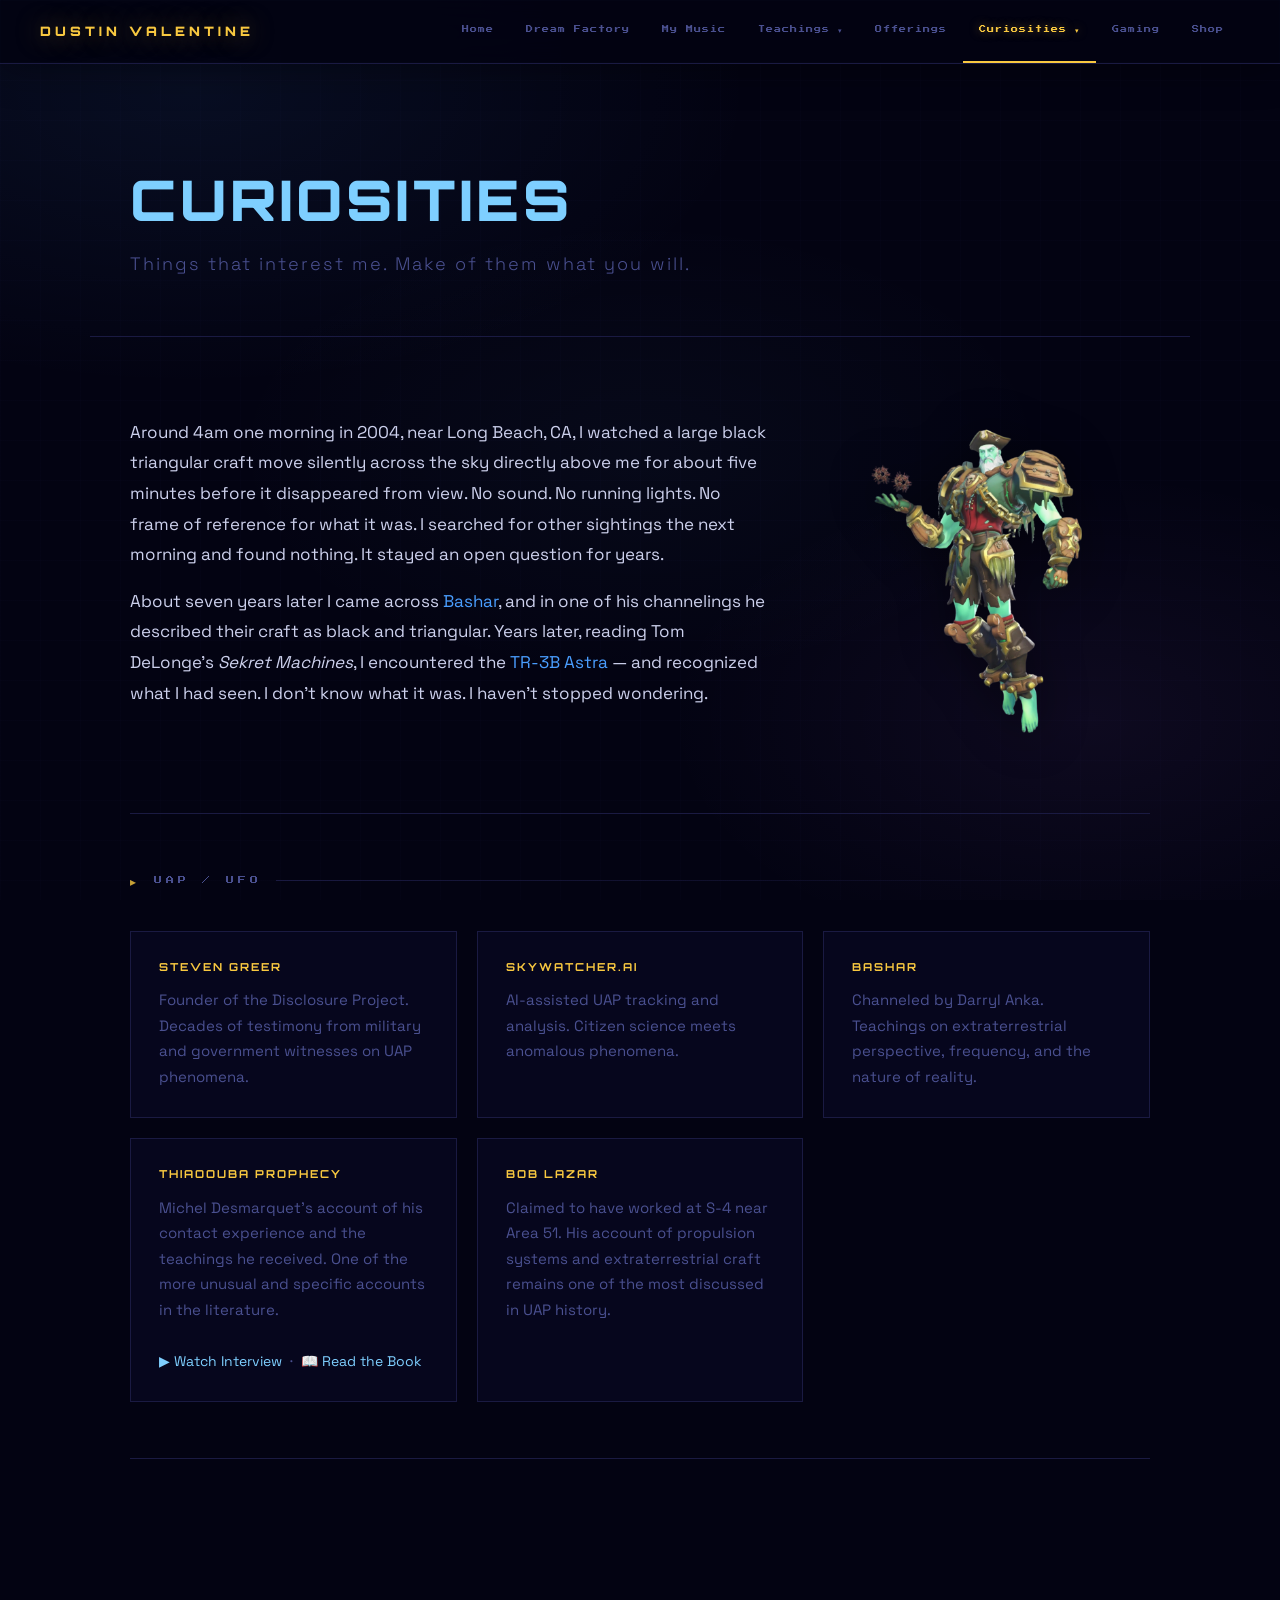
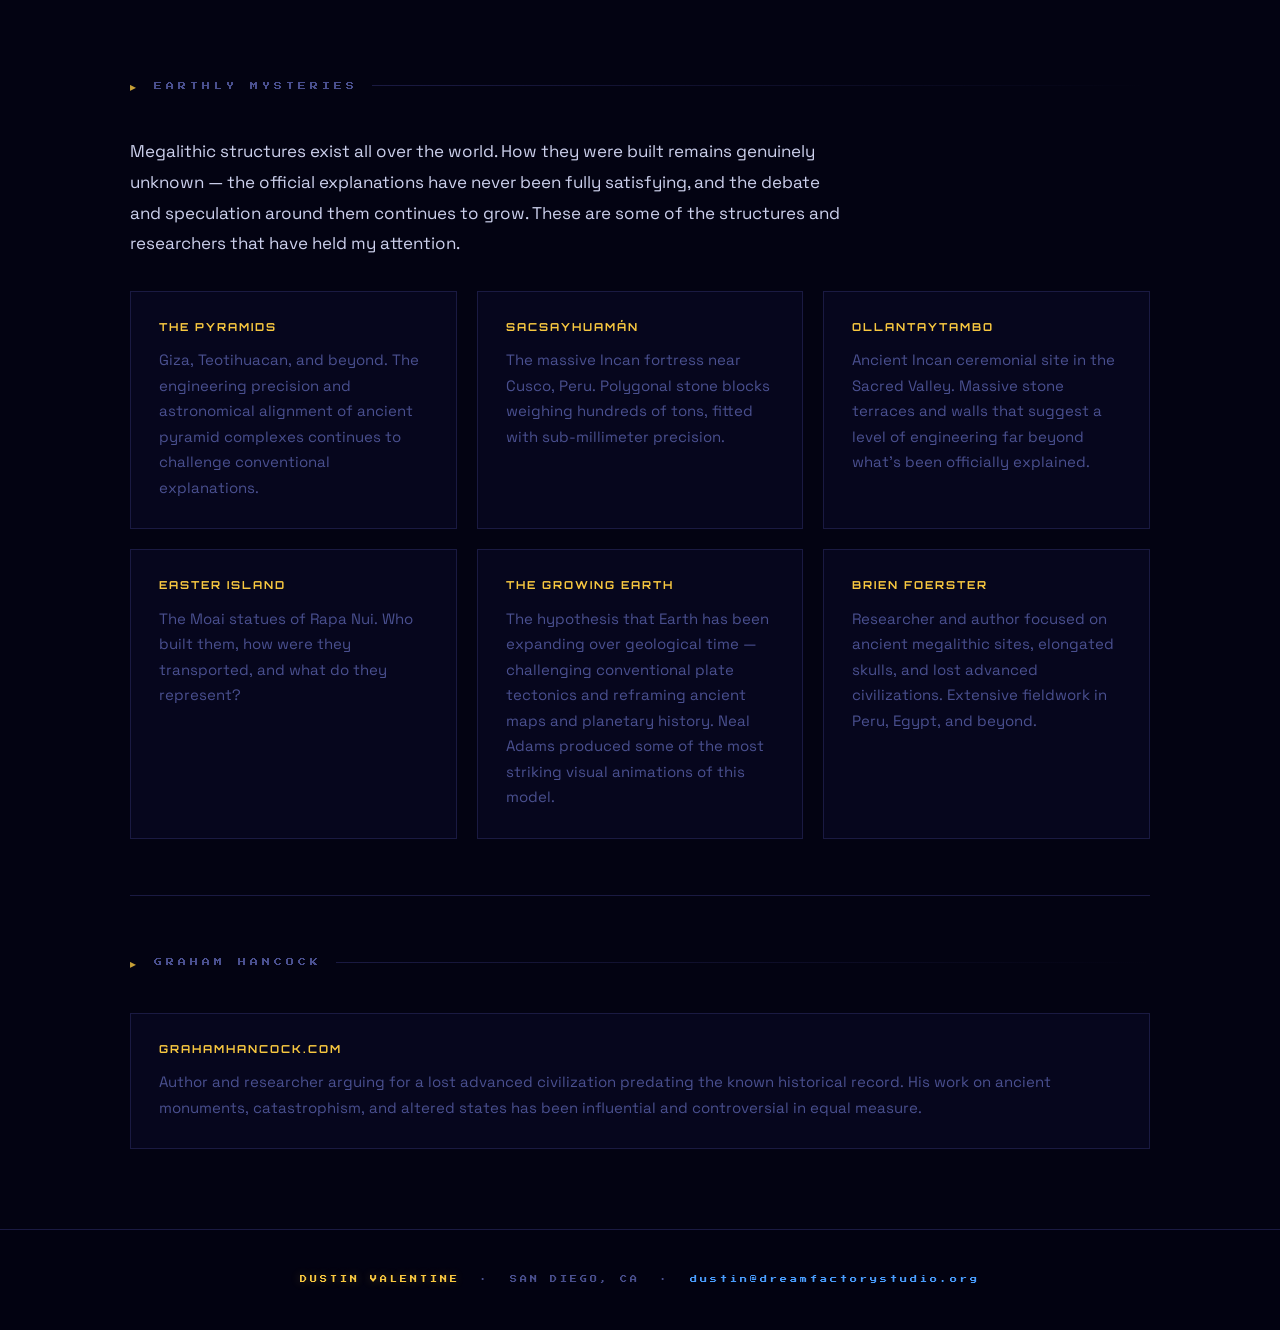
==== commit ae22e22c: "Update lineage links, TR-3B reference, Thiaoouba book link, Dream Factory buttons, Deep Like the Oce" ====
--- a/curiosities.html
+++ b/curiosities.html
@@ -61,7 +61,7 @@
     <div class="page-intro-row">
       <div class="page-intro-text">
         <p>Around 4am one morning in 2004, near Long Beach, CA, I watched a large black triangular craft move silently across the sky directly above me for about five minutes before it disappeared from view. No sound. No running lights. No frame of reference for what it was. I searched for other sightings the next morning and found nothing. It stayed an open question for years.</p>
-        <p>About seven years later I came across <a href="https://www.bashar.org/" target="_blank" rel="noopener">Bashar</a>, and in one of his channelings he described their craft as black and triangular. Later still I found the <a href="https://en.wikipedia.org/wiki/Black_triangle_(UFO)" target="_blank" rel="noopener">Black Triangle UFO</a> Wikipedia entry. The one I saw was considerably larger than the craft described there. I don't know what it was. I haven't stopped wondering.</p>
+        <p>About seven years later I came across <a href="https://www.bashar.org/" target="_blank" rel="noopener">Bashar</a>, and in one of his channelings he described their craft as black and triangular. Years later, reading Tom DeLonge's <em>Sekret Machines</em>, I encountered the <a href="https://en.wikipedia.org/wiki/Black_triangle_(UFO)" target="_blank" rel="noopener">TR-3B Astra</a> — and recognized what I had seen. I don't know what it was. I haven't stopped wondering.</p>
       </div>
       <img src="images/characters/sigma.png" alt="Sigma" class="page-char-img" />
     </div>
@@ -83,7 +83,7 @@
       </div>
       <div class="card">
         <div class="card-title"><a href="https://archive.org/details/thiaooubaprophecy_202001" target="_blank" rel="noopener">THIAOOUBA PROPHECY</a></div>
-        <div class="card-body">Michel Desmarquet's account of his contact experience and the teachings he received. One of the more unusual and specific accounts in the literature.<br><br><a href="https://www.youtube.com/watch?v=Lhw2giOOlmU&t=7507s&pp=ygURbWljaGVsIGRlc21hcnF1ZXQ%3D" target="_blank" rel="noopener" style="color:var(--cyan);">▶ Watch Interview</a></div>
+        <div class="card-body">Michel Desmarquet's account of his contact experience and the teachings he received. One of the more unusual and specific accounts in the literature.<br><br><a href="https://www.youtube.com/watch?v=Lhw2giOOlmU&t=7507s&pp=ygURbWljaGVsIGRlc21hcnF1ZXQ%3D" target="_blank" rel="noopener" style="color:var(--cyan);">▶ Watch Interview</a> &nbsp;·&nbsp; <a href="https://archive.org/details/thiaooubaprophecy_202001/mode/2up" target="_blank" rel="noopener" style="color:var(--cyan);">📖 Read the Book</a></div>
       </div>
       <div class="card">
         <div class="card-title">BOB LAZAR</div>
--- a/css/style.css
+++ b/css/style.css
@@ -566,21 +566,17 @@
 .page-char-img {
   flex-shrink: 0;
   width: auto;
-  height: 220px;
+  height: 340px;
   object-fit: contain;
   display: block;
   filter: drop-shadow(0 4px 24px rgba(0,0,0,0.45));
 }
 .page-hero-icon {
-  width: 72px;
-  height: 72px;
-  object-fit: contain;
-  vertical-align: middle;
-  margin-right: 14px;
+  display: none;
 }
 .page-char-float {
   float: right;
-  height: 220px;
+  height: 340px;
   width: auto;
   object-fit: contain;
   margin: 0 0 16px 36px;
@@ -682,8 +678,8 @@
 
 @media (max-width: 640px) {
   .page-intro-row { flex-direction: column; align-items: center; gap: 24px; }
-  .page-char-img { height: 160px; }
-  .page-char-float { float: none; display: block; margin: 0 auto 24px; height: 160px; }
+  .page-char-img { height: 200px; }
+  .page-char-float { float: none; display: block; margin: 0 auto 24px; height: 200px; }
 }
 /* ── / Character intro layout ───────────────────────── */
 
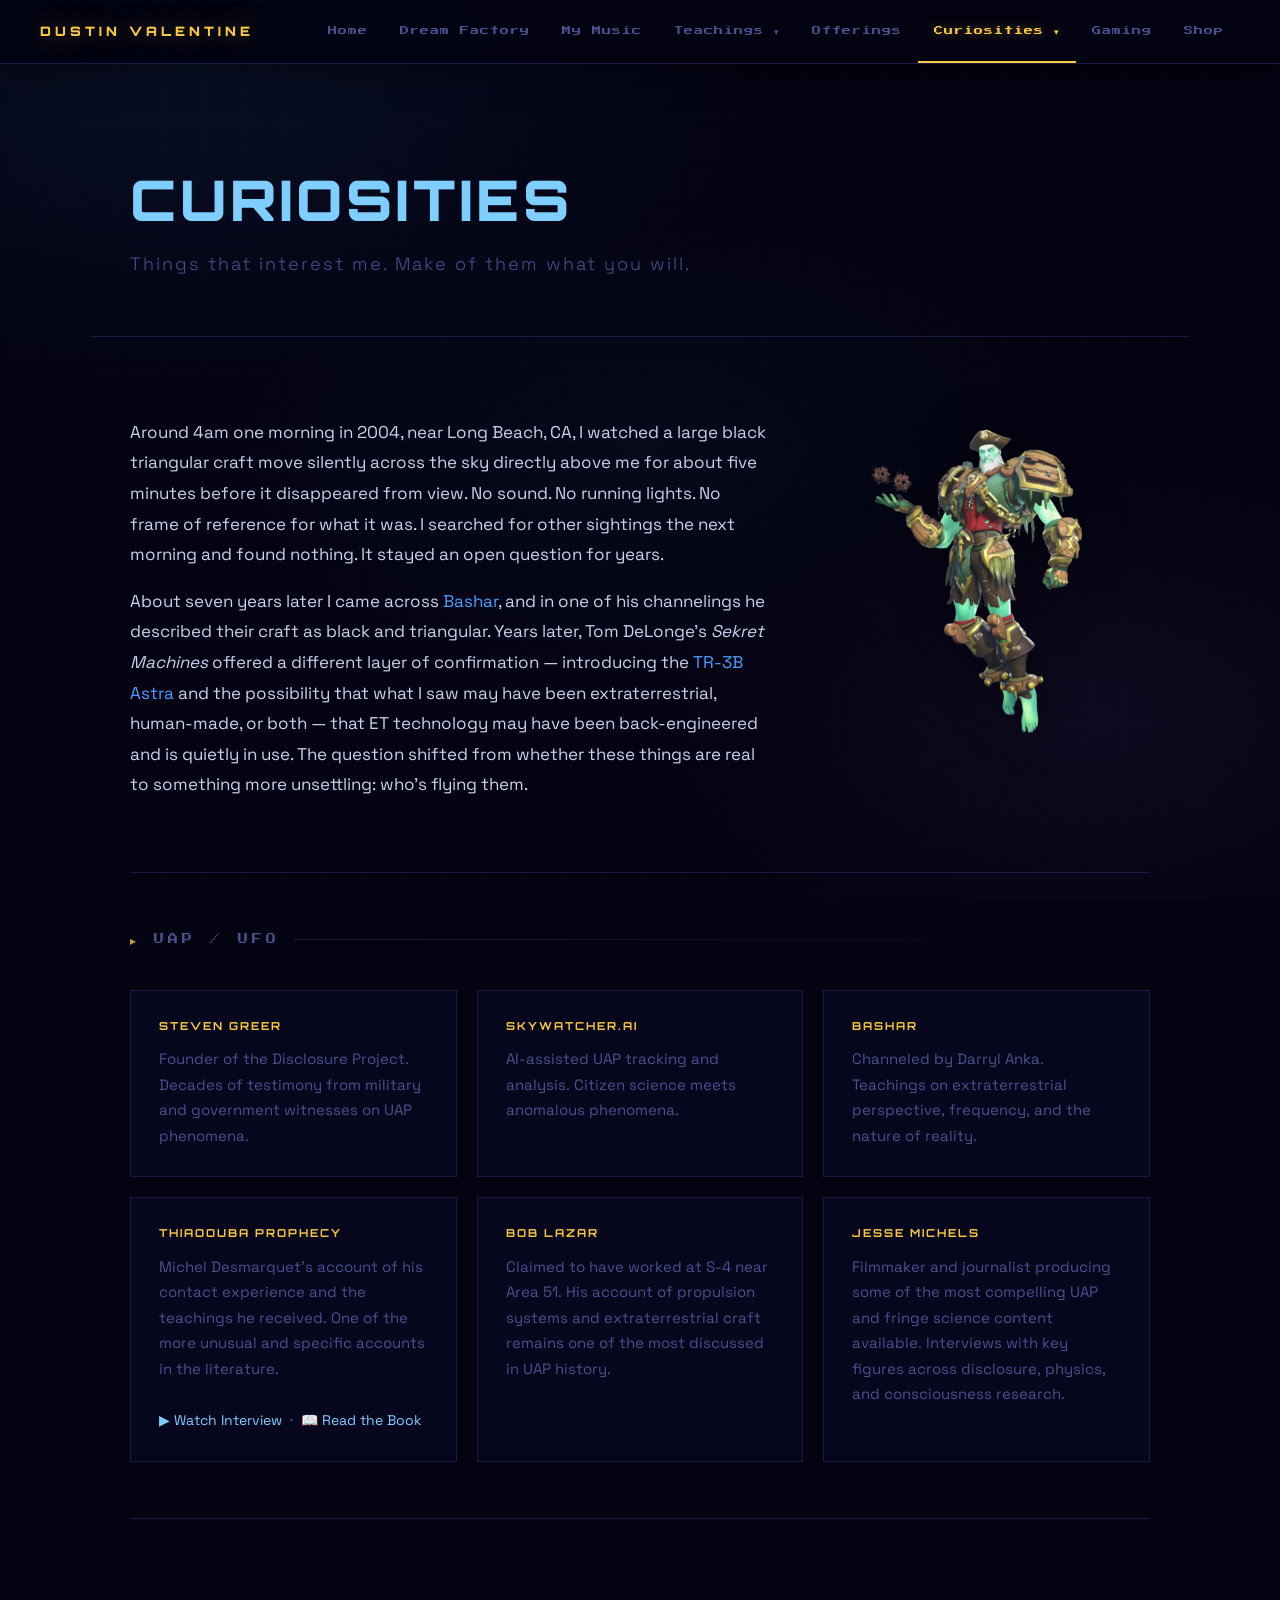
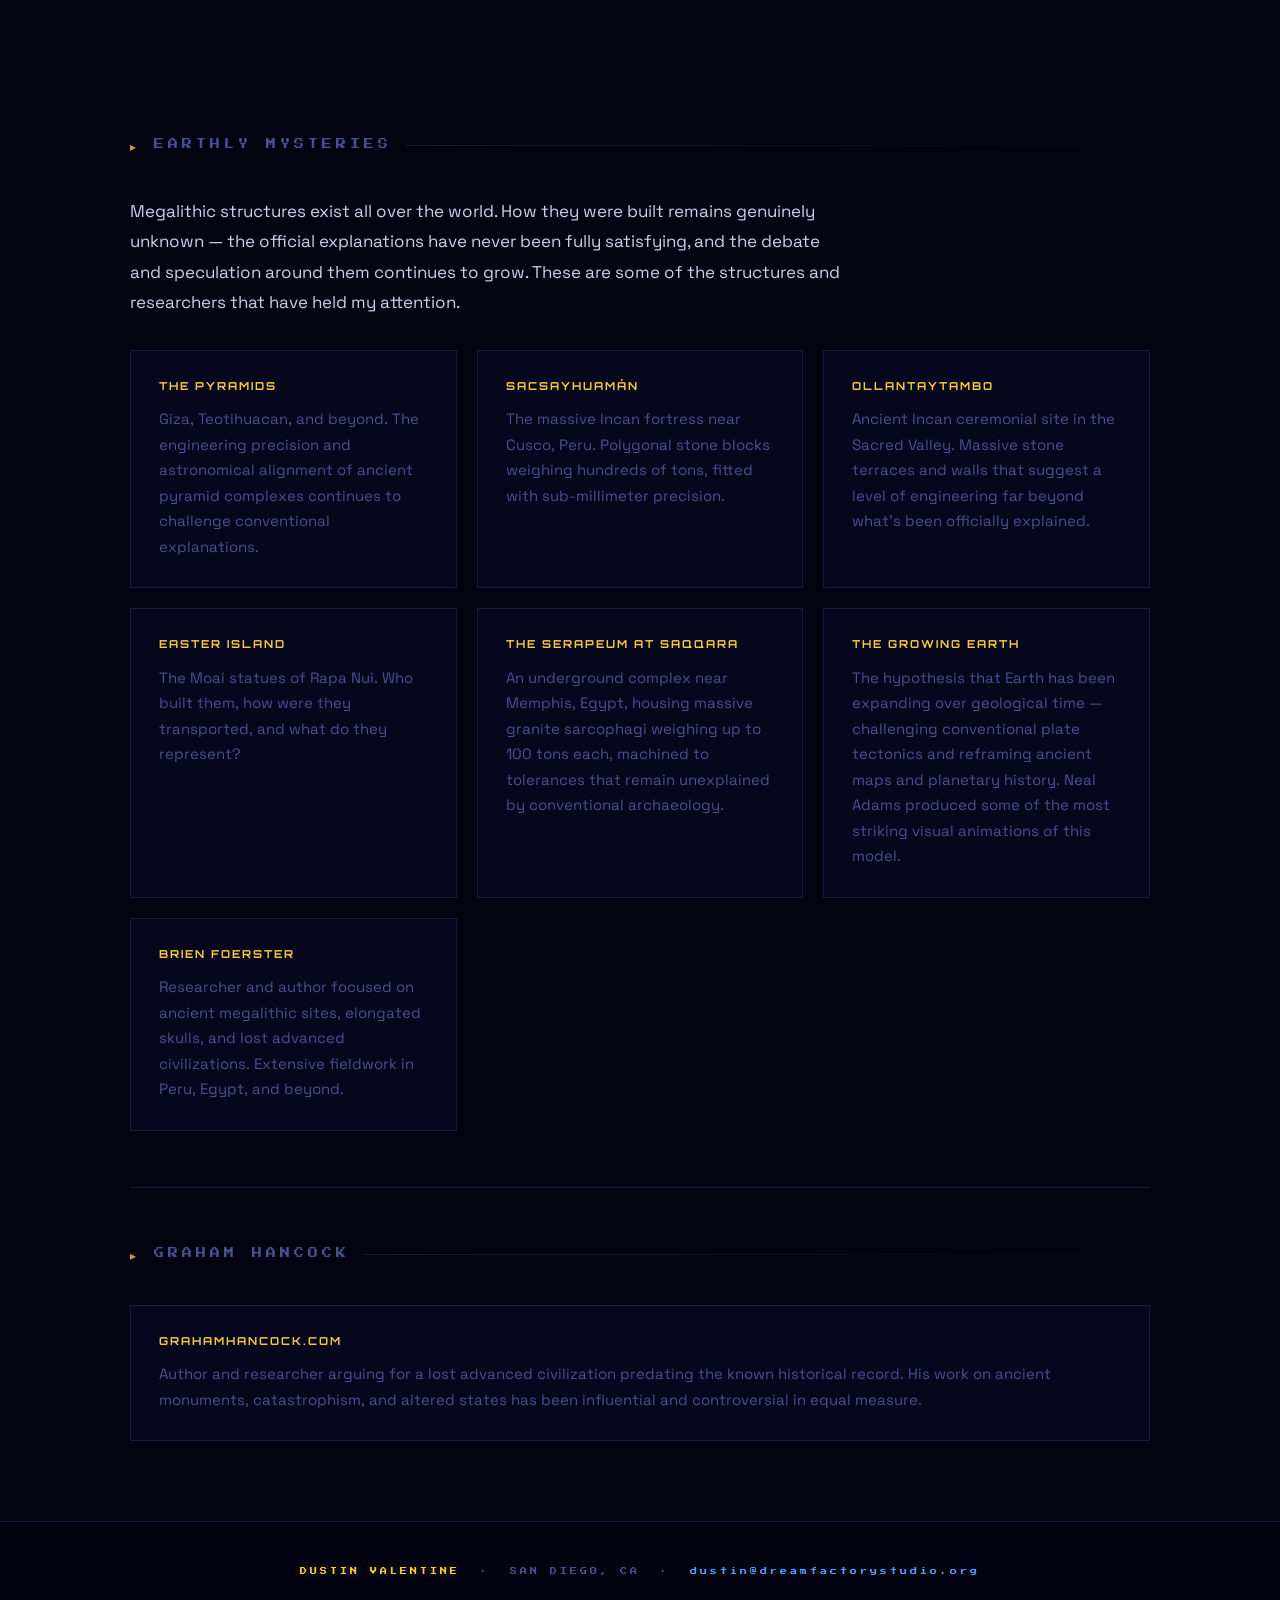
==== commit 1a58c94a: "Add Isa memorial updates, Sufi Poets section, Hafiz poems, links for earthly mysteries, Jesse Michel" ====
--- a/curiosities.html
+++ b/curiosities.html
@@ -61,7 +61,7 @@
     <div class="page-intro-row">
       <div class="page-intro-text">
         <p>Around 4am one morning in 2004, near Long Beach, CA, I watched a large black triangular craft move silently across the sky directly above me for about five minutes before it disappeared from view. No sound. No running lights. No frame of reference for what it was. I searched for other sightings the next morning and found nothing. It stayed an open question for years.</p>
-        <p>About seven years later I came across <a href="https://www.bashar.org/" target="_blank" rel="noopener">Bashar</a>, and in one of his channelings he described their craft as black and triangular. Years later, reading Tom DeLonge's <em>Sekret Machines</em>, I encountered the <a href="https://en.wikipedia.org/wiki/Black_triangle_(UFO)" target="_blank" rel="noopener">TR-3B Astra</a> — and recognized what I had seen. I don't know what it was. I haven't stopped wondering.</p>
+        <p>About seven years later I came across <a href="https://www.bashar.org/" target="_blank" rel="noopener">Bashar</a>, and in one of his channelings he described their craft as black and triangular. Years later, Tom DeLonge's <em>Sekret Machines</em> offered a different layer of confirmation — introducing the <a href="https://en.wikipedia.org/wiki/Black_triangle_(UFO)" target="_blank" rel="noopener">TR-3B Astra</a> and the possibility that what I saw may have been extraterrestrial, human-made, or both — that ET technology may have been back-engineered and is quietly in use. The question shifted from whether these things are real to something more unsettling: who's flying them.</p>
       </div>
       <img src="images/characters/sigma.png" alt="Sigma" class="page-char-img" />
     </div>
@@ -86,8 +86,13 @@
         <div class="card-body">Michel Desmarquet's account of his contact experience and the teachings he received. One of the more unusual and specific accounts in the literature.<br><br><a href="https://www.youtube.com/watch?v=Lhw2giOOlmU&t=7507s&pp=ygURbWljaGVsIGRlc21hcnF1ZXQ%3D" target="_blank" rel="noopener" style="color:var(--cyan);">▶ Watch Interview</a> &nbsp;·&nbsp; <a href="https://archive.org/details/thiaooubaprophecy_202001/mode/2up" target="_blank" rel="noopener" style="color:var(--cyan);">📖 Read the Book</a></div>
       </div>
       <div class="card">
-        <div class="card-title">BOB LAZAR</div>
+        <div class="card-title"><a href="https://projectgravitaur.com/" target="_blank" rel="noopener">BOB LAZAR</a></div>
         <div class="card-body">Claimed to have worked at S-4 near Area 51. His account of propulsion systems and extraterrestrial craft remains one of the most discussed in UAP history.</div>
+      </div>
+
+      <div class="card">
+        <div class="card-title"><a href="https://www.youtube.com/Jessemichels" target="_blank" rel="noopener">JESSE MICHELS</a></div>
+        <div class="card-body">Filmmaker and journalist producing some of the most compelling UAP and fringe science content available. Interviews with key figures across disclosure, physics, and consciousness research.</div>
       </div>
     </div>
 
@@ -99,20 +104,24 @@
     <p>Megalithic structures exist all over the world. How they were built remains genuinely unknown — the official explanations have never been fully satisfying, and the debate and speculation around them continues to grow. These are some of the structures and researchers that have held my attention.</p>
     <div class="card-grid">
       <div class="card">
-        <div class="card-title">THE PYRAMIDS</div>
+        <div class="card-title"><a href="https://www.youtube.com/watch?v=zrmG2jBckgk" target="_blank" rel="noopener">THE PYRAMIDS</a></div>
         <div class="card-body">Giza, Teotihuacan, and beyond. The engineering precision and astronomical alignment of ancient pyramid complexes continues to challenge conventional explanations.</div>
       </div>
       <div class="card">
-        <div class="card-title">SACSAYHUAMÁN</div>
+        <div class="card-title"><a href="https://www.ancient-origins.net/ancient-places-americas/unravelling-mystery-behind-megalithic-stone-walls-saksaywaman-001470" target="_blank" rel="noopener">SACSAYHUAMÁN</a></div>
         <div class="card-body">The massive Incan fortress near Cusco, Peru. Polygonal stone blocks weighing hundreds of tons, fitted with sub-millimeter precision.</div>
       </div>
       <div class="card">
-        <div class="card-title">OLLANTAYTAMBO</div>
+        <div class="card-title"><a href="https://www.theancientconnection.com/megaliths/peru/ollantaytambo-incredible-megalithic-structures/" target="_blank" rel="noopener">OLLANTAYTAMBO</a></div>
         <div class="card-body">Ancient Incan ceremonial site in the Sacred Valley. Massive stone terraces and walls that suggest a level of engineering far beyond what's been officially explained.</div>
       </div>
       <div class="card">
-        <div class="card-title">EASTER ISLAND</div>
+        <div class="card-title"><a href="https://smarthistory.org/easter-island-moai/" target="_blank" rel="noopener">EASTER ISLAND</a></div>
         <div class="card-body">The Moai statues of Rapa Nui. Who built them, how were they transported, and what do they represent?</div>
+      </div>
+      <div class="card">
+        <div class="card-title"><a href="https://youtu.be/nfv3vRrfp2E?si=9u_L_a_WBTy50vxl" target="_blank" rel="noopener">THE SERAPEUM AT SAQQARA</a></div>
+        <div class="card-body">An underground complex near Memphis, Egypt, housing massive granite sarcophagi weighing up to 100 tons each, machined to tolerances that remain unexplained by conventional archaeology.</div>
       </div>
       <div class="card">
         <div class="card-title"><a href="https://www.youtube.com/watch?v=oJfBSc6e7QQ&list=PL7zhSARqcOEs0nC3xDvSAOoNta-fDRKi-" target="_blank" rel="noopener">THE GROWING EARTH</a></div>
--- a/css/style.css
+++ b/css/style.css
@@ -92,7 +92,7 @@
 
 .nav-links > li > a {
   font-family: var(--pixel);
-  font-size: 7px;
+  font-size: 9px;
   color: var(--dim);
   padding: 0 16px;
   height: 100%;
@@ -160,7 +160,7 @@
 .hero-bg {
   position: absolute;
   inset: 0;
-  background-image: url('../images/hero.jpg');
+  background-image: url('../images/photos/hero.jpg');
   background-size: cover;
   background-position: center top;
   opacity: 0.42;
@@ -232,7 +232,7 @@
 
 .section-label {
   font-family: var(--pixel);
-  font-size: 8px;
+  font-size: 10px;
   color: var(--dim);
   letter-spacing: 4px;
   margin-bottom: 40px;
@@ -800,7 +800,7 @@
    TABLET  ≤ 900px  — compress nav, allow wrapping
 ═══════════════════════════════════════════════════════════ */
 @media (max-width: 900px) {
-  .nav-links > li > a { padding: 0 10px; font-size: 6.5px; }
+  .nav-links > li > a { padding: 0 10px; font-size: 8px; }
   .nav-logo { font-size: 11px; letter-spacing: 2px; }
 }
 
